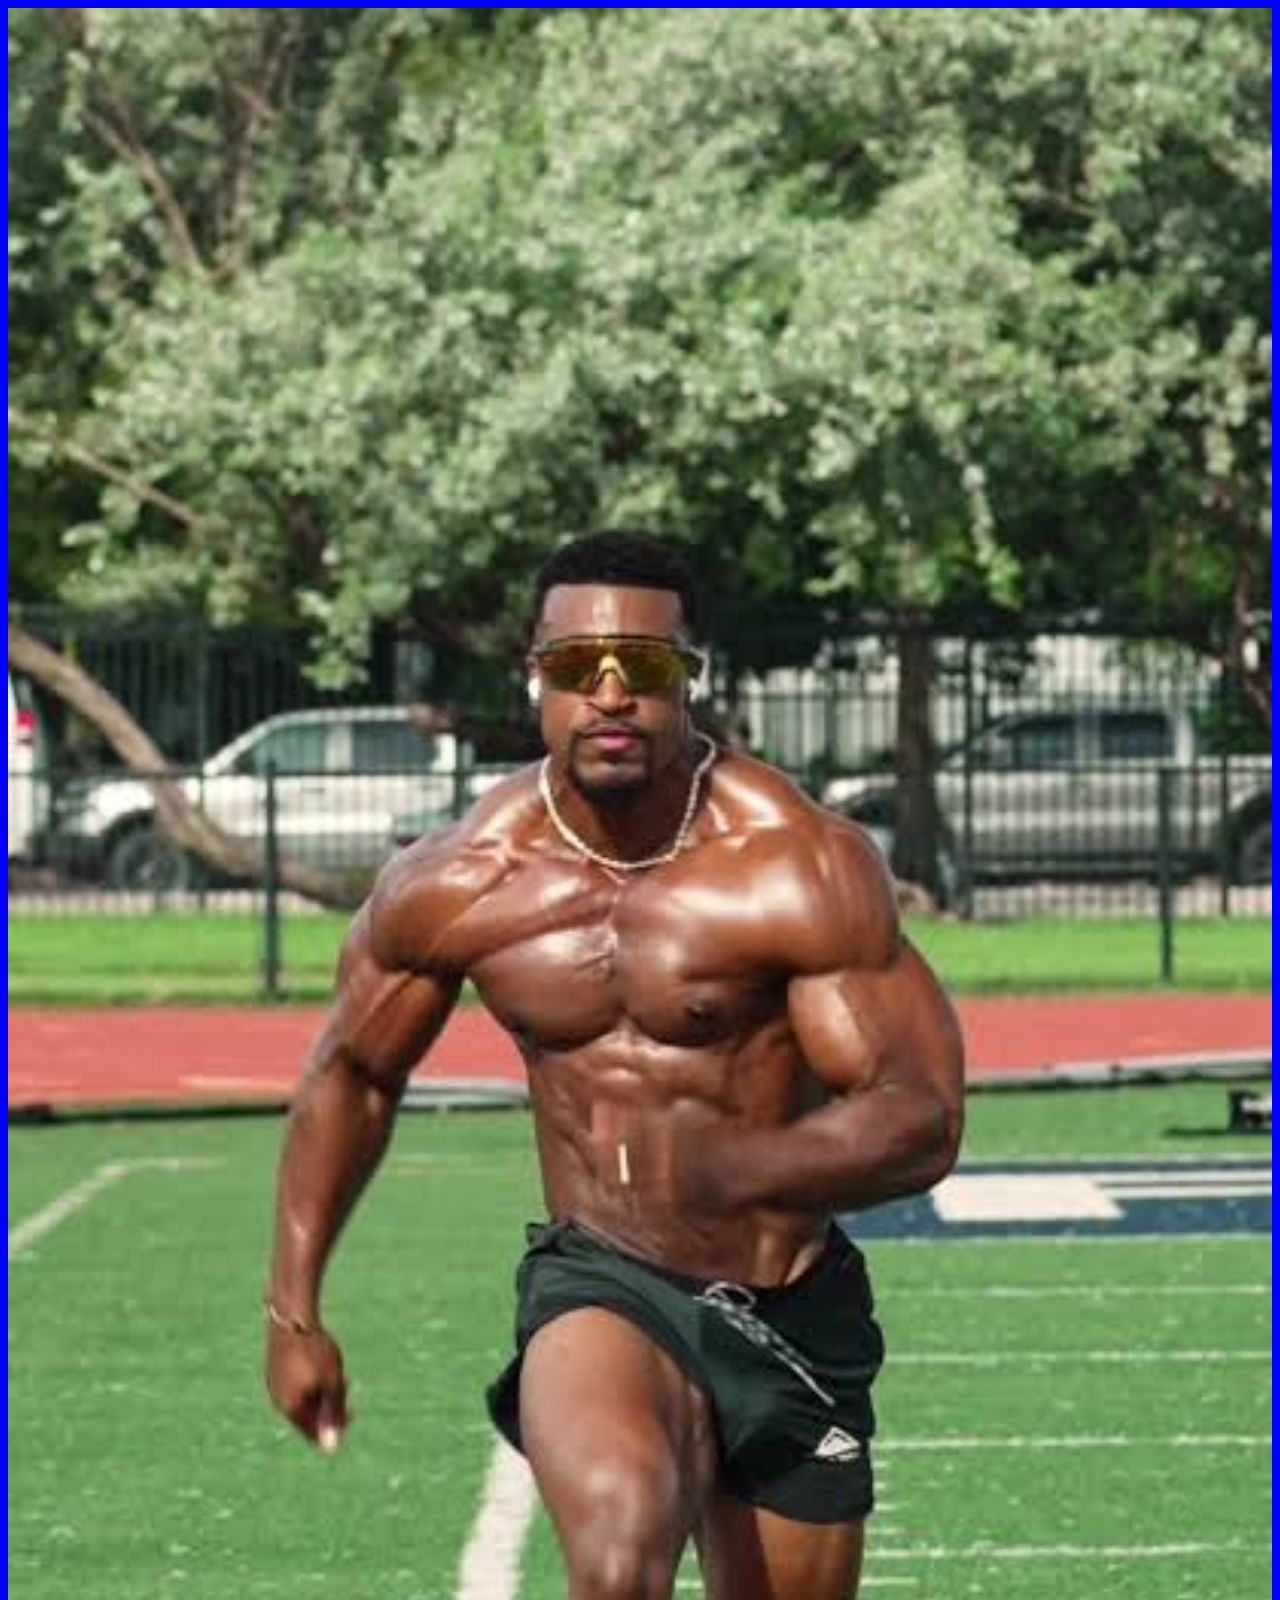
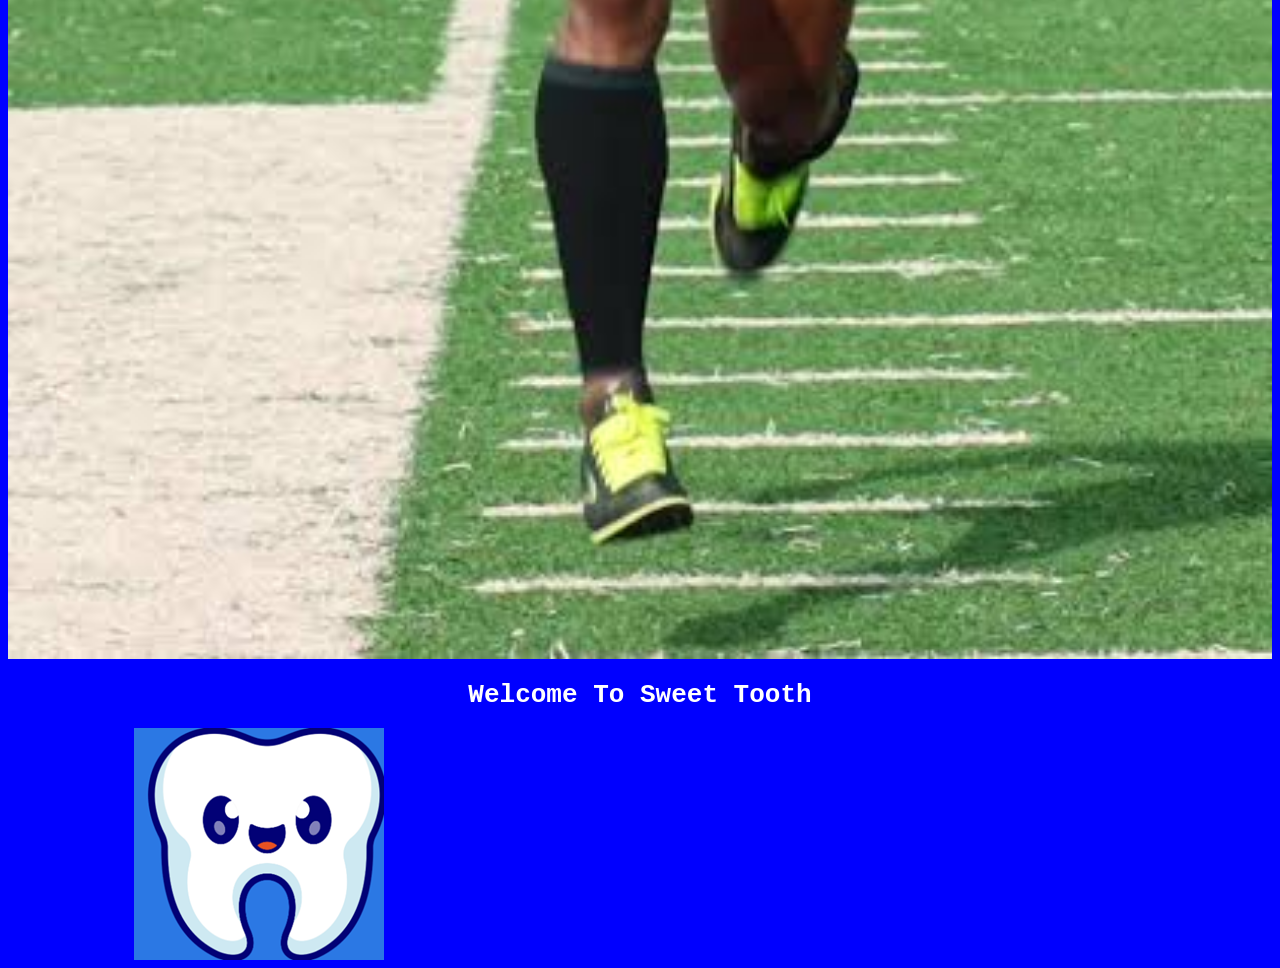
==== index.html @ 67e69e0e "Added the first page and am working on the second" ====
<!DOCTYPE html>
<html lang="en">
<head>
    <meta charset="UTF-8">
    <meta name="viewport" content="width=device-width, initial-scale=1.0">
    <title>Document</title>
    <link rel = "stylesheet" href = "style.css">
</head>
<body class = "body">
    <img src = "manRunning.jpg" class = "running">
    <h1 class = "text">Welcome To Sweet Tooth</h1>
    <div class = "welcomeTooth">
    <img src = "tooth.png">
    </div>
</body>
</html>
---- style.css ----
.running{
    width: 100%;
    height:75%;
}

.body{
    background-color:blue;
}

.text{
    color:white;
    text-align: center;
    font-family: monospace;
}


.welcomeTooth{
    display:flex;
    justify-content:left;
    padding-left: 10%;
}
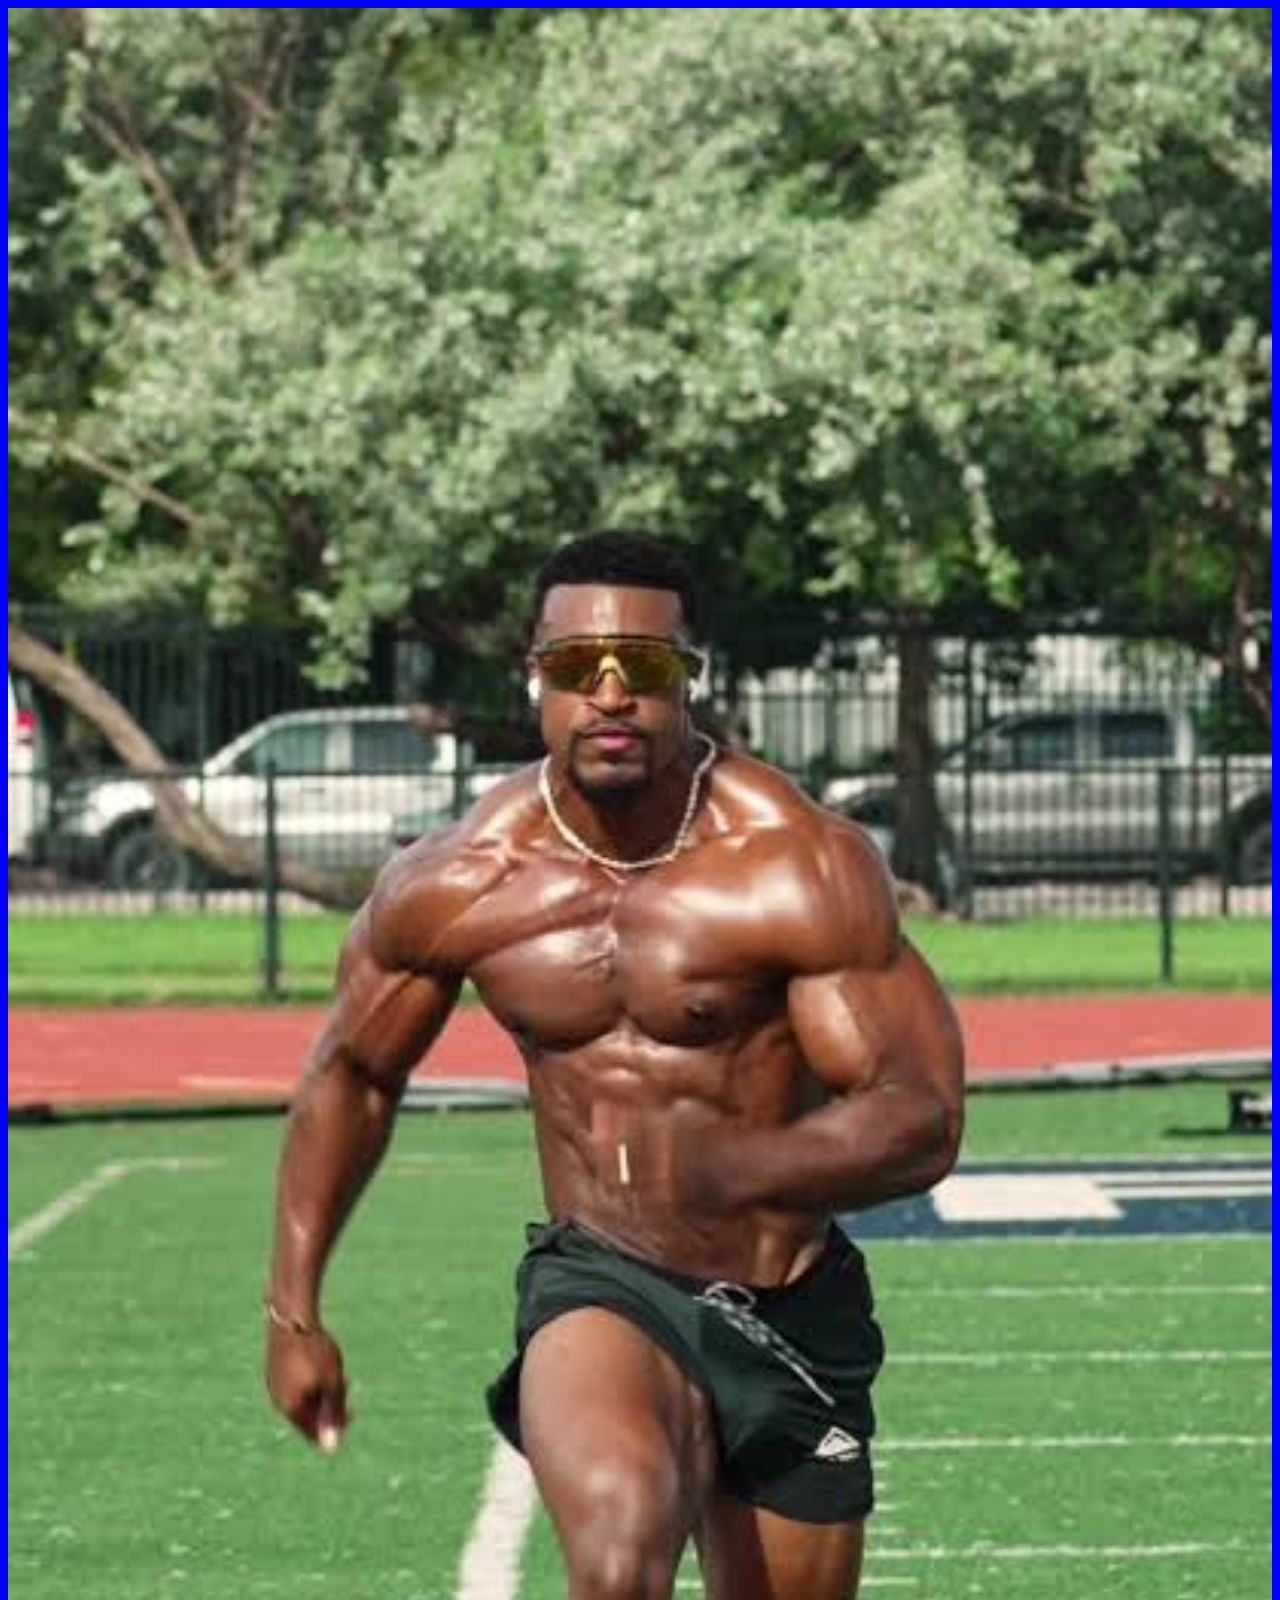
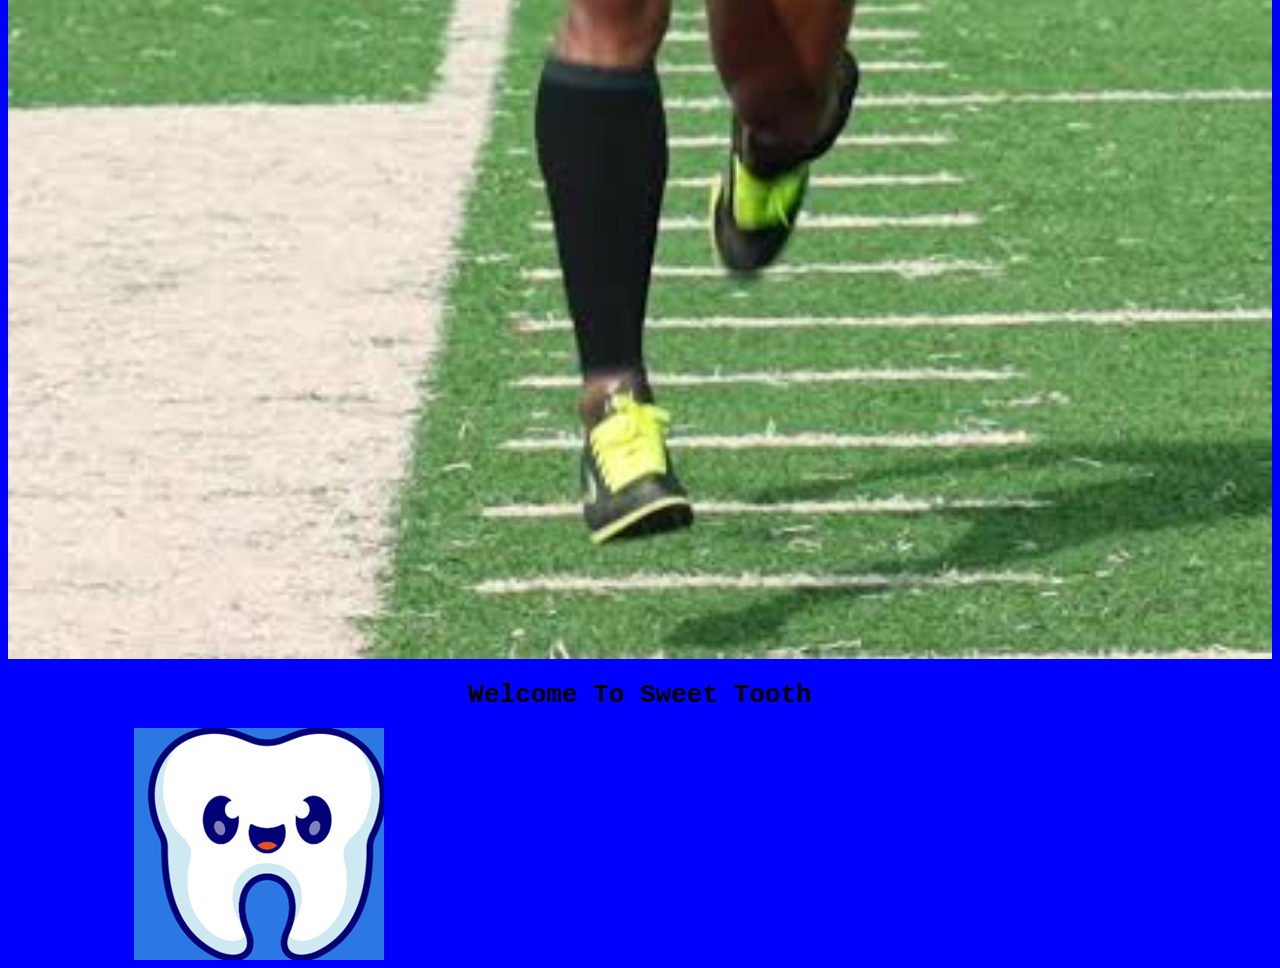
==== commit 2aeb598c: "Added page changing feature" ====
--- a/index.html
+++ b/index.html
@@ -12,5 +12,11 @@
     <div class = "welcomeTooth">
     <img src = "tooth.png">
     </div>
+
+    <script>
+    setTimeout(function() {
+        window.location.href = "about.html";
+    }, 3000);
+</script>
 </body>
 </html>
--- a/style.css
+++ b/style.css
@@ -8,7 +8,7 @@
 }
 
 .text{
-    color:white;
+    color:black;
     text-align: center;
     font-family: monospace;
 }
@@ -18,4 +18,9 @@
     display:flex;
     justify-content:left;
     padding-left: 10%;
+}
+
+.blueBody{
+
+    background-color: blue;
 }
